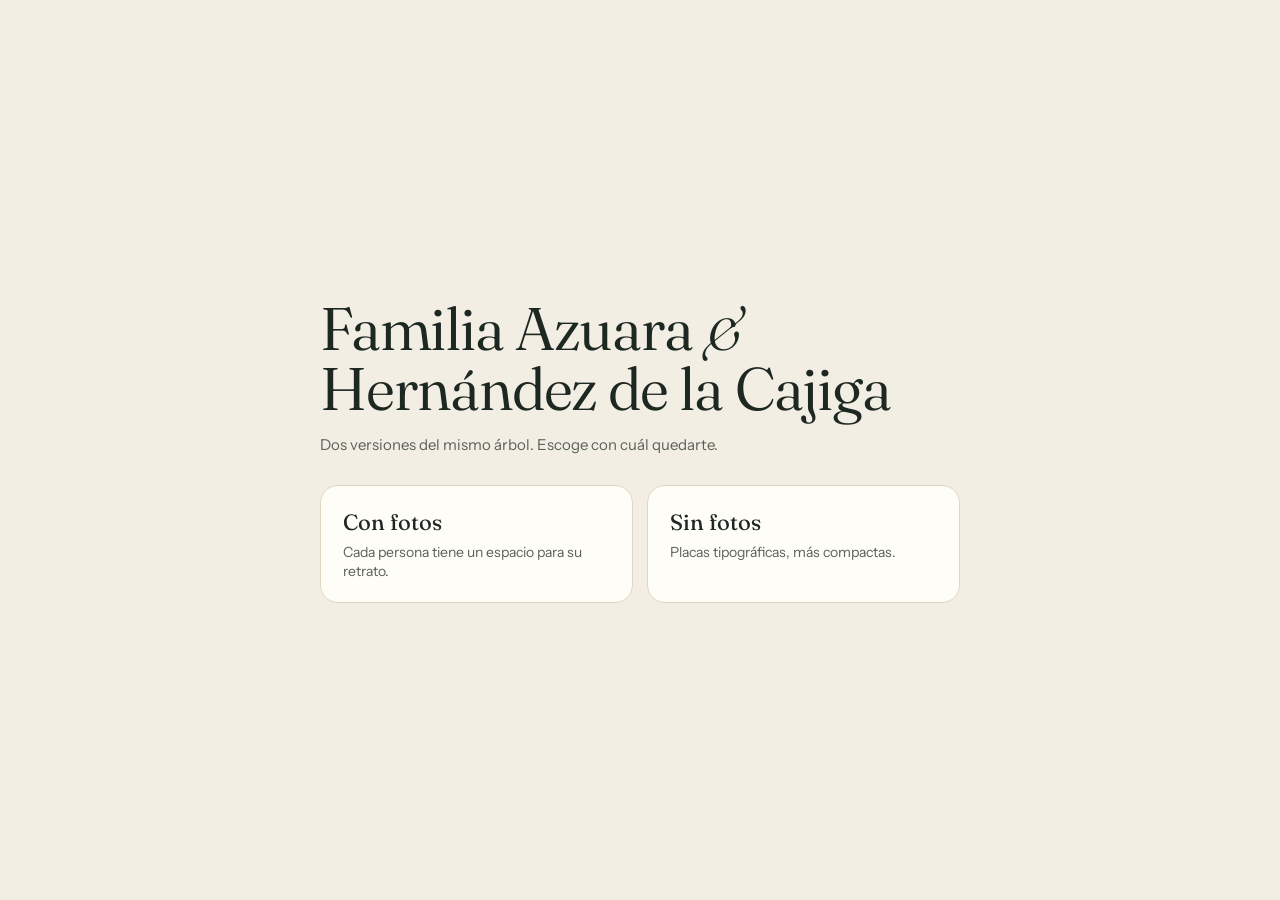
==== index.html @ a9034e9d "Primera versión del árbol genealógico (con y sin fotos) Co-Authored-By: Claude Opus 5.5 <noreply@ant" ====
<!doctype html>
<html lang="es">
<head>
<meta charset="utf-8">
<meta name="viewport" content="width=device-width, initial-scale=1">
<title>Árbol familiar</title>
<meta name="robots" content="noindex, nofollow">
<link href="https://fonts.googleapis.com/css2?family=Fraunces:ital,opsz,wght,SOFT@0,9..144,300..700,50;1,9..144,300..600,50&family=Instrument+Sans:wght@400;500;600&display=swap" rel="stylesheet">
<link rel="stylesheet" href="assets/arbol.css">
<style>
  body { overflow: auto; display: grid; place-items: center; min-height: 100%; padding: 40px 16px; }
  main { max-width: 640px; }
  h1 { font-family: var(--serif); font-weight: 350; font-size: clamp(36px, 7vw, 60px); letter-spacing: -.02em; margin: 0 0 12px; line-height: 1; }
  p { color: var(--tinta-2); line-height: 1.6; }
  .opciones { display: grid; grid-template-columns: 1fr 1fr; gap: 14px; margin-top: 28px; }
  .opciones a { display: block; padding: 22px; border: 1px solid var(--borde); border-radius: 18px; background: var(--tarjeta); color: inherit; text-decoration: none; transition: transform .3s var(--ease), box-shadow .3s; }
  .opciones a:hover { transform: translateY(-3px); box-shadow: var(--sombra); }
  .opciones b { font-family: var(--serif); font-weight: 450; font-size: 22px; display: block; margin-bottom: 6px; }
  .opciones span { color: var(--tinta-2); font-size: 14px; }
  @media (max-width: 560px) { .opciones { grid-template-columns: 1fr; } }
</style>
</head>
<body>
<main>
  <h1>Familia Azuara <em style="font-weight:300">&amp;</em> Hernández de la Cajiga</h1>
  <p>Dos versiones del mismo árbol. Escoge con cuál quedarte.</p>
  <div class="opciones">
    <a href="con-fotos.html"><b>Con fotos</b><span>Cada persona tiene un espacio para su retrato.</span></a>
    <a href="sin-fotos.html"><b>Sin fotos</b><span>Placas tipográficas, más compactas.</span></a>
  </div>
</main>
</body>
</html>
---- assets/arbol.css ----
/* Árbol genealógico · Familia Azuara · Hernández de la Cajiga */

:root {
  --papel: #f3eee4;
  --papel-2: #ebe4d6;
  --tarjeta: #fffdf8;
  --tarjeta-pareja: #f8f4ec;
  --borde: #e0d5c2;
  --tinta: #1e2823;
  --tinta-2: #59615a;
  --tinta-3: #8c8f86;
  --linea: #b3a68f;
  --azuara: #b0502c;
  --azuara-suave: #f1dccf;
  --hernandez: #2c6b66;
  --hernandez-suave: #d3e5e1;
  --oro: #b2852a;
  --sombra: 0 1px 0 rgba(60, 45, 20, .04), 0 6px 18px -8px rgba(60, 45, 20, .25);
  --serif: "Fraunces", "Iowan Old Style", Georgia, serif;
  --sans: "Instrument Sans", system-ui, -apple-system, "Segoe UI", sans-serif;
  --ease: cubic-bezier(.2, .7, .2, 1);
  color-scheme: light;
}

@media (prefers-color-scheme: dark) {
  :root:not([data-theme="light"]) {
    --papel: #121815;
    --papel-2: #18201c;
    --tarjeta: #1c2420;
    --tarjeta-pareja: #18201c;
    --borde: #2d3832;
    --tinta: #ece5d6;
    --tinta-2: #b0ab9e;
    --tinta-3: #7d7f76;
    --linea: #53605a;
    --azuara: #e28b64;
    --azuara-suave: #3a2a22;
    --hernandez: #72b8ae;
    --hernandez-suave: #1f3532;
    --oro: #d8ad57;
    --sombra: 0 1px 0 rgba(0, 0, 0, .2), 0 8px 20px -10px rgba(0, 0, 0, .7);
    color-scheme: dark;
  }
}
:root[data-theme="dark"] {
  --papel: #121815;
  --papel-2: #18201c;
  --tarjeta: #1c2420;
  --tarjeta-pareja: #18201c;
  --borde: #2d3832;
  --tinta: #ece5d6;
  --tinta-2: #b0ab9e;
  --tinta-3: #7d7f76;
  --linea: #53605a;
  --azuara: #e28b64;
  --azuara-suave: #3a2a22;
  --hernandez: #72b8ae;
  --hernandez-suave: #1f3532;
  --oro: #d8ad57;
  --sombra: 0 1px 0 rgba(0, 0, 0, .2), 0 8px 20px -10px rgba(0, 0, 0, .7);
  color-scheme: dark;
}

* { box-sizing: border-box; }
html, body { margin: 0; height: 100%; }
body {
  background: var(--papel);
  color: var(--tinta);
  font-family: var(--sans);
  font-size: 15px;
  overflow: hidden;
  -webkit-font-smoothing: antialiased;
  -webkit-tap-highlight-color: transparent;
}
button { font: inherit; color: inherit; }

/* grano de papel */
.grano {
  position: fixed; inset: 0; pointer-events: none; z-index: 1; opacity: .35;
  background-image: url("data:image/svg+xml;utf8,<svg xmlns='http://www.w3.org/2000/svg' width='180' height='180'><filter id='n'><feTurbulence type='fractalNoise' baseFrequency='.85' numOctaves='2' stitchTiles='stitch'/><feColorMatrix values='0 0 0 0 .45  0 0 0 0 .38  0 0 0 0 .28  0 0 0 .09 0'/></filter><rect width='100%' height='100%' filter='url(%23n)'/></svg>");
  mix-blend-mode: multiply;
}
@media (prefers-color-scheme: dark) { :root:not([data-theme="light"]) .grano { mix-blend-mode: screen; opacity: .12; } }
:root[data-theme="dark"] .grano { mix-blend-mode: screen; opacity: .12; }

/* ───────── lienzo ───────── */
#lienzo { position: fixed; inset: 0; width: 100%; height: 100%; display: block; touch-action: none; cursor: grab; z-index: 0; }
#lienzo:active { cursor: grabbing; }

.cabecera-rama .titulo { font-family: var(--serif); font-size: 64px; font-weight: 400; font-variation-settings: "opsz" 144, "SOFT" 50; fill: var(--tinta); letter-spacing: -.02em; }
.cabecera-rama .titulo tspan.cursiva { font-style: italic; font-weight: 300; }
.cabecera-rama .sub { font-family: var(--sans); font-size: 15px; letter-spacing: .14em; text-transform: uppercase; fill: var(--tinta-3); }
.cabecera-rama .regla { stroke-width: 3; }
.cabecera-rama.azuara .regla { stroke: var(--azuara); }
.cabecera-rama.hernandez .regla { stroke: var(--hernandez); }

.enlace, .lazo, .puente { vector-effect: non-scaling-stroke; }
.enlace { fill: none; stroke: var(--linea); stroke-width: 1.6; stroke-linecap: round; transition: stroke .3s, stroke-width .3s, opacity .35s; }
.lazo { fill: none; stroke: var(--linea); stroke-width: 1.4; stroke-dasharray: 2 4; stroke-linecap: round; transition: opacity .35s; }
.puente { fill: none; stroke: var(--oro); stroke-width: 1.6; stroke-dasharray: 1 7; stroke-linecap: round; opacity: .32; transition: opacity .35s, stroke-width .3s; }
.puente.principal { stroke-width: 3; stroke-dasharray: 2 8; opacity: .9; }

.nudo { cursor: pointer; }
.nudo circle.base { fill: var(--papel); stroke: var(--linea); stroke-width: 1.6; transition: fill .2s, stroke .2s, r .2s; }
.nudo:hover circle.base { fill: var(--tinta); stroke: var(--tinta); }
.nudo text { font-family: var(--sans); font-size: 10px; font-weight: 600; fill: var(--tinta-2); text-anchor: middle; dominant-baseline: central; pointer-events: none; }
.nudo:hover text { fill: var(--papel); }
.nudo.cerrado circle.base { fill: var(--tinta); stroke: var(--tinta); }
.nudo.cerrado text { fill: var(--papel); }
.nudo .hit { fill: transparent; }
.nudo.fantasma circle.base { stroke: var(--oro); stroke-dasharray: 2 2; }
.nudo.fantasma text { fill: var(--oro); font-size: 11px; }
.nudo.fantasma:hover circle.base { fill: var(--oro); stroke: var(--oro); }
.nudo.fantasma:hover text { fill: var(--papel); }

.tarjeta { cursor: pointer; transition: opacity .35s var(--ease); }
.tarjeta .fondo { fill: var(--tarjeta); stroke: var(--borde); stroke-width: 1; transition: stroke .25s, fill .25s; filter: drop-shadow(0 4px 8px rgba(70, 50, 20, .08)); }
.tarjeta.pareja .fondo { fill: var(--tarjeta-pareja); stroke-dasharray: 3 3; }
.tarjeta .riel { transition: height .3s; }
.tarjeta.azuara .riel { fill: var(--azuara); }
.tarjeta.hernandez .riel { fill: var(--hernandez); }
.tarjeta.pareja .riel { fill: var(--linea); }
.tarjeta .nombre { font-family: var(--serif); font-size: 15.5px; font-weight: 450; font-variation-settings: "opsz" 24, "SOFT" 50; fill: var(--tinta); }
.tarjeta .apellidos { font-family: var(--sans); font-size: 10.5px; font-weight: 500; letter-spacing: .09em; text-transform: uppercase; fill: var(--tinta-2); transition: opacity .3s; }
.tarjeta.pareja .nombre { font-size: 14.5px; fill: var(--tinta-2); }
.tarjeta:hover .fondo { stroke: var(--tinta-2); }
.tarjeta.elegida .fondo { stroke: var(--tinta); stroke-width: 2; stroke-dasharray: none; }
.tarjeta .foto-hueco { fill: var(--papel-2); stroke: var(--borde); stroke-dasharray: 2 3; }
.tarjeta.azuara .foto-hueco { fill: var(--azuara-suave); }
.tarjeta.hernandez .foto-hueco { fill: var(--hernandez-suave); }
.tarjeta .iniciales { font-family: var(--serif); font-style: italic; font-size: 15px; fill: var(--tinta-2); text-anchor: middle; dominant-baseline: central; }
.tarjeta .foto-aro { fill: none; stroke: var(--tarjeta); stroke-width: 2; }
.tarjeta .pulso { fill: none; stroke: var(--oro); stroke-width: 2; opacity: 0; pointer-events: none; transform-box: fill-box; transform-origin: center; }
.tarjeta.pulsando .pulso { animation: pulso 1.6s var(--ease) 2; }
@keyframes pulso { 0% { opacity: .9; transform: scale(1); } 100% { opacity: 0; transform: scale(1.18, 1.6); } }

.grupo .fondo { fill: none; stroke: var(--linea); stroke-dasharray: 2 4; }
.grupo text { font-family: var(--serif); font-style: italic; font-size: 14px; fill: var(--tinta-2); }
.grupo .nota { font-family: var(--sans); font-style: normal; font-size: 10px; letter-spacing: .08em; text-transform: uppercase; fill: var(--tinta-3); }

/* enfoque: atenuar lo que no es parte del linaje */
svg.enfoque .tarjeta:not(.linaje), svg.enfoque .grupo { opacity: .16; }
svg.enfoque .enlace:not(.linaje), svg.enfoque .lazo:not(.linaje) { opacity: .12; }
svg.enfoque .enlace.linaje { stroke: var(--tinta); stroke-width: 2.2; }
svg.enfoque .puente:not(.linaje) { opacity: .1; }
svg.enfoque .puente.linaje { opacity: 1; stroke-width: 2.4; }
svg.enfoque .nudo:not(.linaje) { opacity: .2; }
svg.lejos .apellidos { opacity: 0; }

/* ───────── barra superior ───────── */
.barra {
  position: fixed; z-index: 10; top: 0; left: 0; right: 0;
  display: flex; align-items: center; gap: 18px;
  padding: max(14px, env(safe-area-inset-top)) 22px 14px;
  pointer-events: none;
}
.barra > * { pointer-events: auto; }
.barra::before { content: ""; position: absolute; inset: 0 0 -28px; z-index: -1; pointer-events: none; background: linear-gradient(var(--papel) 35%, color-mix(in srgb, var(--papel) 0%, transparent)); }
.marca { display: flex; align-items: baseline; gap: 12px; text-decoration: none; color: inherit; white-space: nowrap; }
.marca .sello {
  font-family: var(--serif); font-style: italic; font-size: 19px; width: 40px; height: 40px; border-radius: 50%;
  display: grid; place-items: center; background: var(--tinta); color: var(--papel); align-self: center;
  font-variation-settings: "opsz" 40, "SOFT" 100;
}
.marca .texto { font-family: var(--serif); font-size: 19px; font-weight: 450; letter-spacing: -.01em; }
.marca .texto em { font-weight: 300; color: var(--tinta-2); }

.buscador { position: relative; margin-left: auto; width: min(360px, 40vw); }
.buscador input {
  width: 100%; height: 42px; border-radius: 21px; border: 1px solid var(--borde);
  background: color-mix(in srgb, var(--tarjeta) 88%, transparent); backdrop-filter: blur(10px); -webkit-backdrop-filter: blur(10px);
  padding: 0 16px 0 40px; font: 500 14.5px var(--sans); color: var(--tinta); outline: none;
  transition: border-color .2s, box-shadow .2s;
}
.buscador input::placeholder { color: var(--tinta-3); }
.buscador input:focus { border-color: var(--tinta-2); box-shadow: 0 0 0 4px color-mix(in srgb, var(--tinta) 8%, transparent); }
.buscador svg { position: absolute; z-index: 1; pointer-events: none; left: 14px; top: 13px; width: 16px; height: 16px; stroke: var(--tinta-3); fill: none; stroke-width: 2; }
.buscador kbd { position: absolute; right: 12px; top: 11px; font: 500 11px var(--sans); color: var(--tinta-3); border: 1px solid var(--borde); border-radius: 5px; padding: 1px 6px; }
.buscador input:focus + kbd, .buscador input:not(:placeholder-shown) + kbd { display: none; }
.resultados {
  position: absolute; top: 50px; left: 0; right: 0; margin: 0; padding: 6px; list-style: none;
  background: var(--tarjeta); border: 1px solid var(--borde); border-radius: 16px; box-shadow: var(--sombra);
  max-height: min(60vh, 440px); overflow: auto;
  opacity: 0; transform: translateY(-6px); pointer-events: none; transition: opacity .18s, transform .18s var(--ease);
}
.resultados.abierto { opacity: 1; transform: none; pointer-events: auto; }
.resultados li { display: flex; align-items: center; gap: 12px; padding: 9px 10px; border-radius: 10px; cursor: pointer; }
.resultados li[aria-selected="true"], .resultados li:hover { background: var(--papel-2); }
.resultados .punto { width: 8px; height: 8px; border-radius: 50%; flex: none; }
.resultados .n { font-family: var(--serif); font-size: 15.5px; }
.resultados .n mark { background: none; color: inherit; text-decoration: underline; text-decoration-color: var(--oro); text-decoration-thickness: 2px; text-underline-offset: 3px; }
.resultados .d { font-size: 12px; color: var(--tinta-3); margin-top: 1px; }
.resultados .vacio { color: var(--tinta-3); cursor: default; font-size: 14px; }

.ramas { display: flex; gap: 4px; padding: 4px; border-radius: 22px; border: 1px solid var(--borde); background: color-mix(in srgb, var(--tarjeta) 88%, transparent); backdrop-filter: blur(10px); -webkit-backdrop-filter: blur(10px); }
.ramas button { border: 0; background: none; padding: 7px 14px; border-radius: 18px; cursor: pointer; font-size: 13.5px; font-weight: 500; color: var(--tinta-2); display: flex; align-items: center; gap: 8px; transition: background .2s, color .2s; white-space: nowrap; }
.ramas button:hover { background: var(--papel-2); color: var(--tinta); }
.ramas .corto { display: none; }
.ramas button i { width: 8px; height: 8px; border-radius: 50%; display: inline-block; }

/* ───────── controles ───────── */
.controles { position: fixed; z-index: 10; left: 22px; bottom: max(22px, env(safe-area-inset-bottom)); display: flex; flex-direction: column; gap: 10px; align-items: flex-start; }
.zoom { display: flex; flex-direction: column; border: 1px solid var(--borde); border-radius: 14px; overflow: hidden; background: var(--tarjeta); box-shadow: var(--sombra); }
.zoom button { width: 42px; height: 40px; border: 0; background: none; cursor: pointer; display: grid; place-items: center; }
.zoom button + button { border-top: 1px solid var(--borde); }
.zoom button:hover { background: var(--papel-2); }
.zoom svg { width: 16px; height: 16px; stroke: var(--tinta); fill: none; stroke-width: 1.8; stroke-linecap: round; }
.leyenda { font-size: 12px; color: var(--tinta-2); display: grid; gap: 6px; padding: 12px 14px; border-radius: 14px; background: color-mix(in srgb, var(--tarjeta) 85%, transparent); border: 1px solid var(--borde); backdrop-filter: blur(8px); -webkit-backdrop-filter: blur(8px); }
.leyenda div { display: flex; align-items: center; gap: 10px; }
.leyenda svg { width: 28px; height: 10px; flex: none; }

.minimapa { position: fixed; z-index: 10; right: 22px; bottom: max(22px, env(safe-area-inset-bottom)); width: 200px; height: 130px; border-radius: 14px; border: 1px solid var(--borde); background: color-mix(in srgb, var(--tarjeta) 90%, transparent); box-shadow: var(--sombra); cursor: crosshair; transition: right .45s var(--ease), opacity .3s; }

.aviso {
  position: fixed; z-index: 12; left: 50%; bottom: max(26px, env(safe-area-inset-bottom)); transform: translate(-50%, 20px);
  background: var(--tinta); color: var(--papel); font-size: 13.5px; padding: 11px 18px; border-radius: 22px; opacity: 0;
  transition: opacity .4s, transform .5s var(--ease); pointer-events: none; white-space: nowrap; box-shadow: var(--sombra);
}
.aviso.visible { opacity: 1; transform: translate(-50%, 0); }

/* ───────── ficha (panel lateral) ───────── */
.ficha {
  position: fixed; z-index: 20; top: 72px; right: 12px; bottom: 12px; width: 384px;
  background: var(--tarjeta); border: 1px solid var(--borde); border-radius: 22px; box-shadow: 0 30px 60px -30px rgba(40, 30, 10, .45);
  transform: translateX(calc(100% + 30px)); transition: transform .55s var(--ease);
  display: flex; flex-direction: column; overflow: hidden;
}
.ficha.abierta { transform: none; }
body.ficha-abierta .minimapa { right: 420px; opacity: 0; pointer-events: none; }
.ficha .cerrar { position: absolute; top: 14px; right: 14px; width: 36px; height: 36px; border-radius: 50%; border: 1px solid var(--borde); background: var(--tarjeta); cursor: pointer; display: grid; place-items: center; z-index: 2; }
.ficha .cerrar:hover { background: var(--papel-2); }
.ficha .cerrar svg { width: 14px; height: 14px; stroke: var(--tinta); stroke-width: 2; stroke-linecap: round; }
.ficha .agarre { display: none; }
.ficha .contenido { overflow: auto; padding: 28px 26px 30px; flex: 1; }
.ficha .contenido > * { animation: entrar .55s var(--ease) both; }
.ficha .contenido > *:nth-child(2) { animation-delay: .04s; }
.ficha .contenido > *:nth-child(3) { animation-delay: .08s; }
.ficha .contenido > *:nth-child(4) { animation-delay: .12s; }
.ficha .contenido > *:nth-child(5) { animation-delay: .16s; }
.ficha .contenido > *:nth-child(6) { animation-delay: .2s; }
.ficha .contenido > *:nth-child(n+7) { animation-delay: .24s; }
@keyframes entrar { from { opacity: 0; transform: translateY(10px); } to { opacity: 1; transform: none; } }

.retrato { width: 148px; height: 148px; border-radius: 50%; margin: 6px 0 22px; position: relative; display: grid; place-items: center; overflow: hidden; }
.retrato img { width: 100%; height: 100%; object-fit: cover; display: block; }
.retrato .hueco { position: absolute; inset: 0; border-radius: 50%; border: 1.5px dashed var(--linea); display: grid; place-items: center; text-align: center; }
.retrato .hueco span { font-family: var(--serif); font-style: italic; font-size: 46px; color: var(--tinta-2); font-variation-settings: "opsz" 96, "SOFT" 100; }
.retrato.azuara { background: var(--azuara-suave); }
.retrato.hernandez { background: var(--hernandez-suave); }
.monograma { font-family: var(--serif); font-style: italic; font-size: 88px; line-height: .9; font-weight: 300; margin: 0 0 14px; font-variation-settings: "opsz" 144, "SOFT" 100; }
.monograma.azuara { color: var(--azuara); }
.monograma.hernandez { color: var(--hernandez); }

.etiqueta { display: inline-flex; align-items: center; gap: 8px; font-size: 11.5px; font-weight: 600; letter-spacing: .12em; text-transform: uppercase; color: var(--tinta-2); }
.etiqueta i { width: 8px; height: 8px; border-radius: 50%; }
.ficha h2 { font-family: var(--serif); font-weight: 400; font-size: 34px; line-height: 1.08; margin: 10px 0 6px; letter-spacing: -.015em; font-variation-settings: "opsz" 72, "SOFT" 50; padding-right: 30px; }
.ficha h2 .ap { display: block; font-style: italic; font-weight: 300; color: var(--tinta-2); }
.ficha .resumen { color: var(--tinta-2); line-height: 1.5; margin: 12px 0 4px; font-size: 14.5px; }
.ficha h3 { font-size: 11.5px; font-weight: 600; letter-spacing: .14em; text-transform: uppercase; color: var(--tinta-3); margin: 26px 0 10px; display: flex; align-items: center; gap: 10px; }
.ficha h3::after { content: ""; flex: 1; height: 1px; background: var(--borde); }
.chips { display: flex; flex-wrap: wrap; gap: 8px; }
.chip { display: inline-flex; align-items: center; gap: 9px; padding: 6px 12px 6px 6px; border-radius: 22px; border: 1px solid var(--borde); background: var(--tarjeta); cursor: pointer; font-size: 14px; transition: background .2s, border-color .2s, transform .2s var(--ease); text-align: left; }
.chip:hover { background: var(--papel-2); border-color: var(--tinta-3); transform: translateY(-1px); }
.chip .av { width: 26px; height: 26px; border-radius: 50%; display: grid; place-items: center; font-family: var(--serif); font-style: italic; font-size: 12px; flex: none; overflow: hidden; }
.chip .av img { width: 100%; height: 100%; object-fit: cover; }
.chip .av.azuara { background: var(--azuara-suave); color: var(--azuara); }
.chip .av.hernandez { background: var(--hernandez-suave); color: var(--hernandez); }
.chip .av.otra { background: var(--papel-2); color: var(--tinta-2); }
.ficha .nada { color: var(--tinta-3); font-size: 14px; font-style: italic; font-family: var(--serif); }
.ficha .acciones { display: flex; gap: 8px; margin-top: 28px; flex-wrap: wrap; }
.boton { border: 1px solid var(--borde); background: var(--tarjeta); padding: 10px 16px; border-radius: 22px; cursor: pointer; font-size: 13.5px; font-weight: 500; transition: background .2s; }
.boton:hover { background: var(--papel-2); }
.boton.fuerte { background: var(--tinta); color: var(--papel); border-color: var(--tinta); }
.boton.fuerte:hover { background: color-mix(in srgb, var(--tinta) 85%, var(--papel)); }
.confirmar { margin-top: 24px; padding: 12px 14px; border-radius: 14px; background: color-mix(in srgb, var(--oro) 12%, transparent); color: var(--tinta-2); font-size: 13px; line-height: 1.5; }
.editor { margin-top: 18px; padding: 14px; border-radius: 14px; border: 1px dashed var(--linea); font-size: 12.5px; color: var(--tinta-2); line-height: 1.55; }
.editor code { font-size: 12px; background: var(--papel-2); padding: 1px 6px; border-radius: 5px; word-break: break-all; }
.editor ul { margin: 6px 0 0; padding-left: 18px; }

/* ───────── portada ───────── */
.portada { position: fixed; inset: 0; z-index: 40; background: var(--papel); display: grid; grid-template-columns: 1fr 1fr; align-items: center; overflow: hidden; transition: opacity .9s var(--ease), visibility .9s; }
.portada.fuera { opacity: 0; visibility: hidden; pointer-events: none; }
.portada .ilustracion { height: 100%; width: 100%; display: block; }
.portada .texto { padding: 0 8vw 0 2vw; position: relative; z-index: 2; }
.portada .kicker { font-size: 12px; letter-spacing: .22em; text-transform: uppercase; color: var(--tinta-3); margin: 0 0 22px; }
.portada h1 { font-family: var(--serif); font-weight: 350; font-size: clamp(44px, 6.4vw, 96px); line-height: .95; letter-spacing: -.03em; margin: 0; font-variation-settings: "opsz" 144, "SOFT" 50; }
.portada h1 .l { display: block; overflow: hidden; padding-bottom: .2em; margin-bottom: -.12em; }
.portada h1 .l > span { display: inline-block; transform: translateY(110%); animation: subir 1.1s var(--ease) forwards; }
.portada h1 .l:nth-child(2) > span { animation-delay: .12s; }
.portada h1 .l:nth-child(3) > span { animation-delay: .24s; }
.portada h1 em { font-weight: 300; font-style: italic; color: var(--azuara); }
.portada h1 .h { color: var(--hernandez); font-style: italic; font-weight: 300; }
@keyframes subir { to { transform: none; } }
.portada .lead { font-size: 17px; line-height: 1.55; color: var(--tinta-2); max-width: 30em; margin: 28px 0 34px; opacity: 0; animation: entrar .9s var(--ease) .6s forwards; }
.portada .lead b { font-family: var(--serif); font-weight: 500; font-size: 1.12em; color: var(--tinta); }
.portada .boton { font-size: 15px; padding: 14px 26px; opacity: 0; animation: entrar .9s var(--ease) .8s forwards; display: inline-flex; gap: 12px; align-items: center; }
.portada .boton svg { width: 18px; height: 18px; stroke: currentColor; fill: none; stroke-width: 1.8; transition: transform .3s var(--ease); }
.portada .boton:hover svg { transform: translateX(4px); }
.portada .rama-arbol { fill: none; stroke: var(--tinta); stroke-linecap: round; }
.portada .hoja { transform-box: fill-box; transform-origin: center; transform: scale(0); }
.portada .hoja.ya { animation: brotar .7s var(--ease) forwards; }
@keyframes brotar { to { transform: scale(1); } }

.cargando { position: fixed; inset: 0; display: grid; place-items: center; font-family: var(--serif); font-style: italic; color: var(--tinta-3); z-index: 50; background: var(--papel); }
.error { max-width: 34em; padding: 24px; line-height: 1.6; font-style: normal; font-family: var(--sans); color: var(--tinta-2); }

/* ───────── celular ───────── */
@media (max-width: 820px) {
  .barra { flex-wrap: wrap; gap: 10px; padding: max(10px, env(safe-area-inset-top)) 16px 10px; }
  .marca .texto { font-size: 16px; }
  .marca .texto em { display: none; }
  .marca .sello { width: 34px; height: 34px; font-size: 16px; }
  .buscador { order: 3; width: 100%; margin-left: 0; }
  .ramas { margin-left: auto; }
  .ramas button { padding: 6px 10px; font-size: 12.5px; }
  .ramas .largo { display: none; }
  .ramas .corto { display: inline; }
  .leyenda, .minimapa { display: none; }
  .controles { left: 16px; }
  .ficha { top: auto; left: 0; right: 0; bottom: 0; width: auto; height: 72vh; border-radius: 22px 22px 0 0; transform: translateY(105%); }
  .ficha .agarre { display: block; width: 40px; height: 4px; border-radius: 2px; background: var(--borde); margin: 10px auto 0; flex: none; }
  .ficha .contenido { padding: 14px 20px 30px; }
  .ficha h2 { font-size: 29px; }
  .retrato { width: 112px; height: 112px; margin-bottom: 16px; }
  .monograma { font-size: 64px; }
  .portada { grid-template-columns: 1fr; grid-template-rows: 44% 56%; }
  .portada .texto { padding: 0 24px 40px; align-self: start; }
  .portada .lead { font-size: 15.5px; margin: 18px 0 24px; }
  .aviso { white-space: normal; width: calc(100% - 32px); text-align: center; bottom: 84px; }
}

@media (prefers-reduced-motion: reduce) {
  *, *::before, *::after { animation-duration: .01ms !important; animation-delay: 0ms !important; transition-duration: .01ms !important; }
}
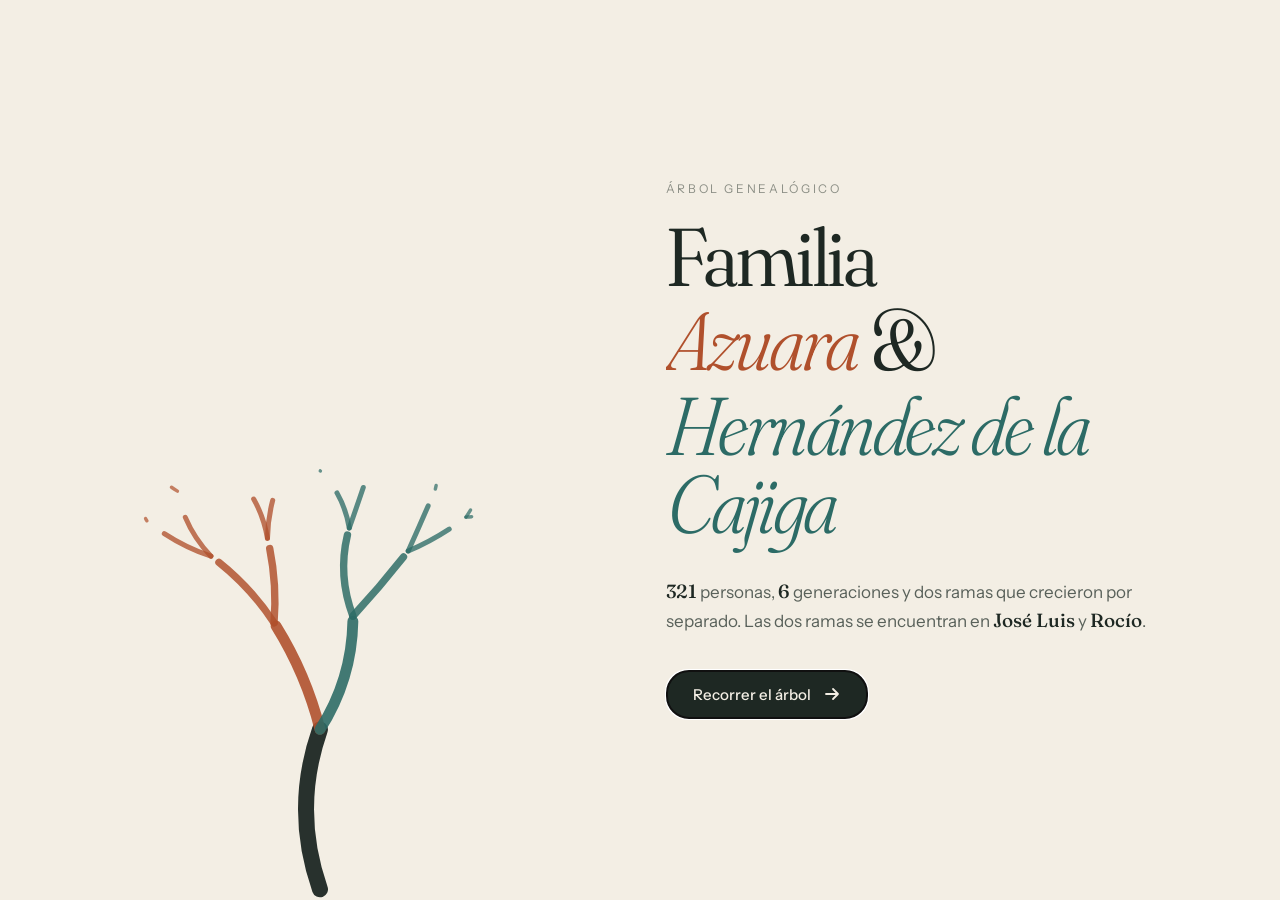
==== commit 51c331fa: "La versión sin fotos pasa a ser la página principal Co-Authored-By: Claude Opus 5.5 <noreply@anthrop" ====
--- a/index.html
+++ b/index.html
@@ -2,32 +2,20 @@
 <html lang="es">
 <head>
 <meta charset="utf-8">
-<meta name="viewport" content="width=device-width, initial-scale=1">
-<title>Árbol familiar</title>
+<meta name="viewport" content="width=device-width, initial-scale=1, viewport-fit=cover">
+<title>Familia Azuara · Hernández de la Cajiga</title>
 <meta name="robots" content="noindex, nofollow">
+<meta name="description" content="Árbol genealógico de la familia Azuara y Hernández de la Cajiga.">
+<link rel="preconnect" href="https://fonts.googleapis.com">
+<link rel="preconnect" href="https://fonts.gstatic.com" crossorigin>
 <link href="https://fonts.googleapis.com/css2?family=Fraunces:ital,opsz,wght,SOFT@0,9..144,300..700,50;1,9..144,300..600,50&family=Instrument+Sans:wght@400;500;600&display=swap" rel="stylesheet">
 <link rel="stylesheet" href="assets/arbol.css">
-<style>
-  body { overflow: auto; display: grid; place-items: center; min-height: 100%; padding: 40px 16px; }
-  main { max-width: 640px; }
-  h1 { font-family: var(--serif); font-weight: 350; font-size: clamp(36px, 7vw, 60px); letter-spacing: -.02em; margin: 0 0 12px; line-height: 1; }
-  p { color: var(--tinta-2); line-height: 1.6; }
-  .opciones { display: grid; grid-template-columns: 1fr 1fr; gap: 14px; margin-top: 28px; }
-  .opciones a { display: block; padding: 22px; border: 1px solid var(--borde); border-radius: 18px; background: var(--tarjeta); color: inherit; text-decoration: none; transition: transform .3s var(--ease), box-shadow .3s; }
-  .opciones a:hover { transform: translateY(-3px); box-shadow: var(--sombra); }
-  .opciones b { font-family: var(--serif); font-weight: 450; font-size: 22px; display: block; margin-bottom: 6px; }
-  .opciones span { color: var(--tinta-2); font-size: 14px; }
-  @media (max-width: 560px) { .opciones { grid-template-columns: 1fr; } }
-</style>
 </head>
-<body>
-<main>
-  <h1>Familia Azuara <em style="font-weight:300">&amp;</em> Hernández de la Cajiga</h1>
-  <p>Dos versiones del mismo árbol. Escoge con cuál quedarte.</p>
-  <div class="opciones">
-    <a href="con-fotos.html"><b>Con fotos</b><span>Cada persona tiene un espacio para su retrato.</span></a>
-    <a href="sin-fotos.html"><b>Sin fotos</b><span>Placas tipográficas, más compactas.</span></a>
-  </div>
-</main>
+<!-- data-modo: "sin-fotos" usa placas tipográficas, sin espacio para foto.
+     data-datos: ruta al JSON de la familia. -->
+<body data-modo="sin-fotos" data-datos="datos/familia.json">
+<div id="app"></div>
+<script src="assets/vendor/d3-7.9.0.min.js"></script>
+<script src="assets/arbol.js"></script>
 </body>
 </html>
